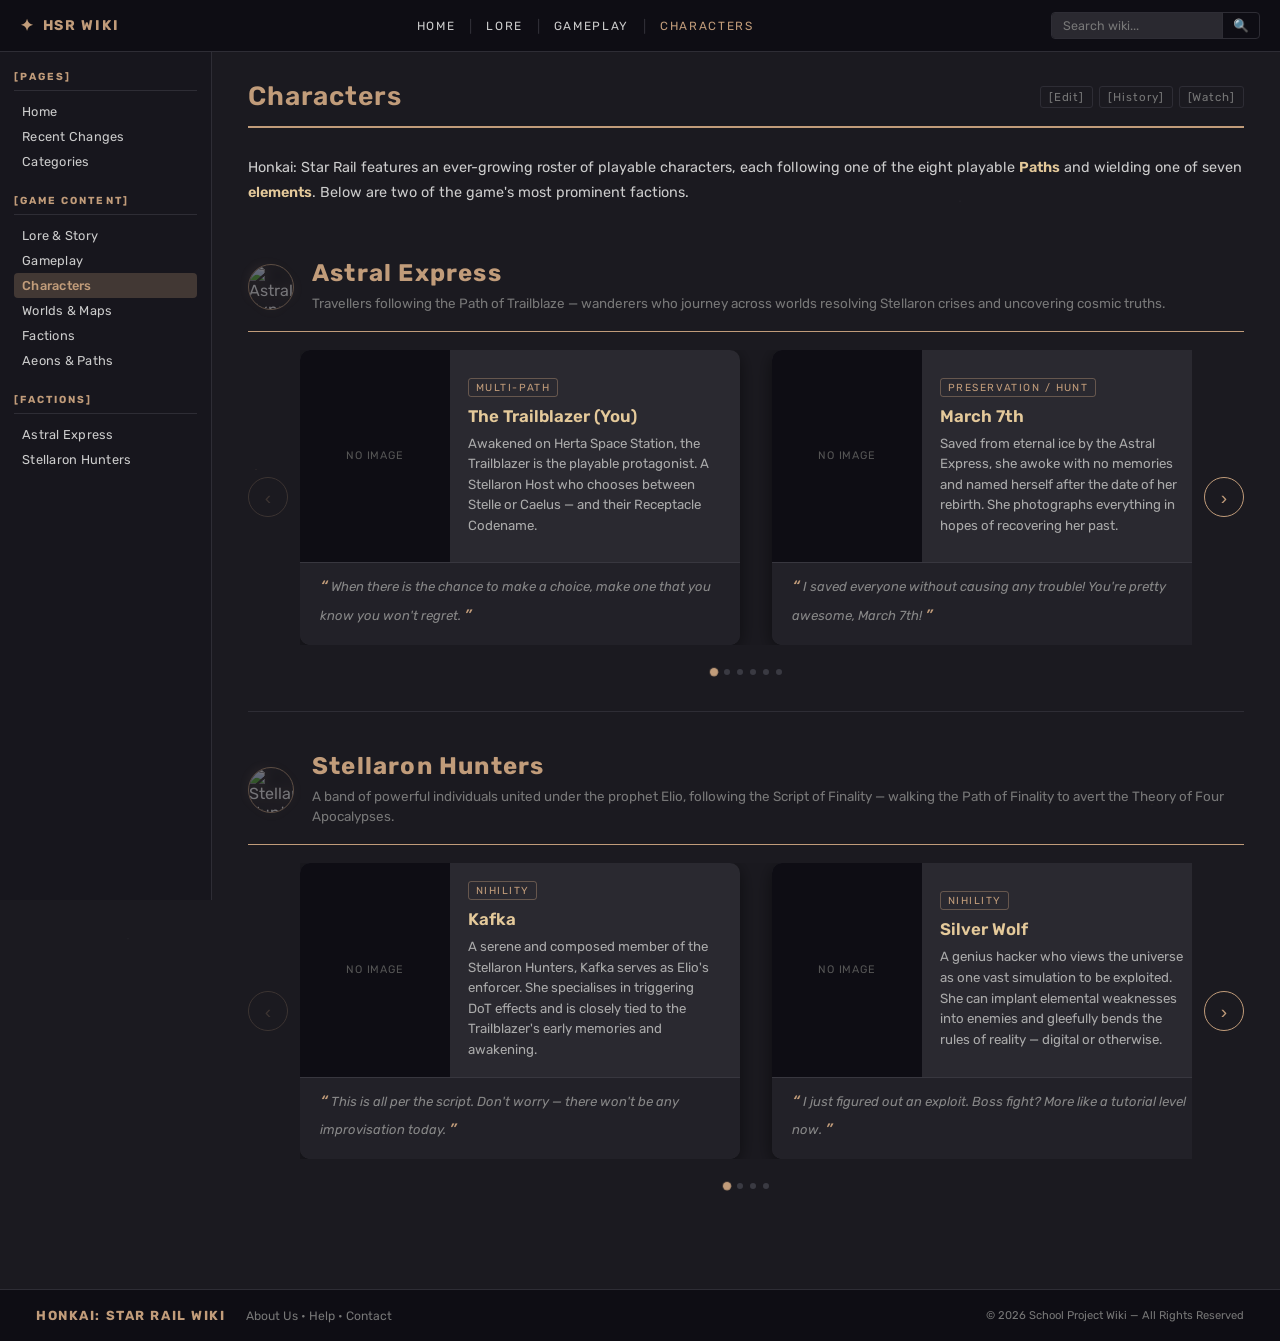
==== characters.html @ 1fa67e19 "Add files via upload" ====
<!DOCTYPE html>
<html lang="en">

<head>
    <meta charset="UTF-8">
    <meta name="viewport" content="width=device-width, initial-scale=1.0">
    <title>Characters — HSR Wiki</title>
    <link rel="stylesheet" href="styles.css">
    <link rel="preconnect" href="https://fonts.googleapis.com">
    <link rel="preconnect" href="https://fonts.gstatic.com" crossorigin>
    <link href="https://fonts.googleapis.com/css2?family=Rubik:ital,wght@0,300..900;1,300..900&display=swap"
        rel="stylesheet">
</head>

<body>
    <div class="wiki-shell">

        <header class="wiki-topbar">
            <a href="index.html" class="wiki-brand">
                <span class="wiki-brand-star">&#10022;</span>
                HSR WIKI
            </a>
            <nav class="wiki-nav">
                <a href="index.html">Home</a>
                <span class="wiki-nav-divider">|</span>
                <a href="lore.html">Lore</a>
                <span class="wiki-nav-divider">|</span>
                <a href="gameplay.html">Gameplay</a>
                <span class="wiki-nav-divider">|</span>
                <a href="characters.html" class="active">Characters</a>
            </nav>
            <div class="wiki-search">
                <input type="text" placeholder="Search wiki...">
                <button>&#128269;</button>
            </div>
        </header>

        <div class="wiki-body">

            <aside class="wiki-sidebar">
                <div class="sidebar-section">
                    <h4 class="sidebar-heading">[Pages]</h4>
                    <ul>
                        <li><a href="index.html">Home</a></li>
                        <li><a href="#">Recent Changes</a></li>
                        <li><a href="#">Categories</a></li>
                    </ul>
                </div>
                <div class="sidebar-section">
                    <h4 class="sidebar-heading">[Game Content]</h4>
                    <ul>
                        <li><a href="lore.html">Lore &amp; Story</a></li>
                        <li><a href="gameplay.html">Gameplay</a></li>
                        <li><a href="characters.html" class="active">Characters</a></li>
                        <li><a href="#">Worlds &amp; Maps</a></li>
                        <li><a href="#">Factions</a></li>
                        <li><a href="#">Aeons &amp; Paths</a></li>
                    </ul>
                </div>
                <div class="sidebar-section">
                    <h4 class="sidebar-heading">[Factions]</h4>
                    <ul>
                        <li><a href="#astral-express">Astral Express</a></li>
                        <li><a href="#stellaron-hunters">Stellaron Hunters</a></li>
                    </ul>
                </div>
            </aside>

            <main class="wiki-main">

                <div class="wiki-page-header">
                    <h1 class="wiki-page-title">Characters</h1>
                    <div class="wiki-page-actions">
                        <a href="#">[Edit]</a>
                        <a href="#">[History]</a>
                        <a href="#">[Watch]</a>
                    </div>
                </div>

                <div class="wiki-content">
                    <p>Honkai: Star Rail features an ever-growing roster of playable characters, each following
                        one of the eight playable <strong>Paths</strong> and wielding one of seven
                        <strong>elements</strong>. Below are two of the game's most prominent factions.
                    </p>
                </div>

                <section class="faction" id="astral-express">

                    <div class="faction-header">
                        <img class="faction-symbol" src="symbol-astral.png" alt="Astral Express symbol"
                            onerror="this.setAttribute('data-missing','true')">
                        <div>
                            <h1>Astral Express</h1>
                            <p class="faction-desc">Travellers following the Path of Trailblaze — wanderers
                                who journey across worlds resolving Stellaron crises and uncovering cosmic truths.</p>
                        </div>
                    </div>

                    <div class="carousel-outer">
                        <button class="carousel-btn prev" aria-label="Previous">&#8249;</button>

                        <div class="carousel-viewport">
                            <div class="carousel-track">

                                <div class="char-card">
                                    <div class="char-image">
                                        <img src="https://static.wikia.nocookie.net/houkai-star-rail/images/8/8b/Character_Trailblazer_%28M%29_Elation_Splash_Art.png/revision/latest?cb=20260422043604"
                                            alt="The Trailblazer"
                                            onerror="this.parentElement.innerHTML='<div class=\'char-image-placeholder\'>No image</div>'">
                                    </div>
                                    <div class="char-top">
                                        <span class="char-path-tag">Multi-Path</span>
                                        <h3>The Trailblazer (You)</h3>
                                        <p>Awakened on Herta Space Station, the Trailblazer is the playable protagonist.
                                            A Stellaron Host who chooses between Stelle or Caelus — and their
                                            Receptacle Codename.</p>
                                    </div>
                                    <div class="char-quote">
                                        <blockquote>When there is the chance to make a choice, make one that
                                            you know you won't regret.</blockquote>
                                    </div>
                                </div>

                                <div class="char-card">
                                    <div class="char-image">
                                        <img src="https://static.wikia.nocookie.net/houkai-star-rail/images/c/c7/Character_March_7th_%28Preservation%29_Splash_Art.png/revision/latest?cb=20230525090156"
                                            alt="March 7th"
                                            onerror="this.parentElement.innerHTML='<div class=\'char-image-placeholder\'>No image</div>'">
                                    </div>
                                    <div class="char-top">
                                        <span class="char-path-tag">Preservation / Hunt</span>
                                        <h3>March 7th</h3>
                                        <p>Saved from eternal ice by the Astral Express, she awoke with no memories
                                            and named herself after the date of her rebirth. She photographs
                                            everything in hopes of recovering her past.</p>
                                    </div>
                                    <div class="char-quote">
                                        <blockquote>I saved everyone without causing any trouble! You're pretty
                                            awesome, March 7th!</blockquote>
                                    </div>
                                </div>

                                <div class="char-card">
                                    <div class="char-image">
                                        <img src="https://static.wikia.nocookie.net/houkai-star-rail/images/e/e5/Character_Dan_Heng_Splash_Art.png/revision/latest?cb=20230525090149"
                                            alt="Dan Heng"
                                            onerror="this.parentElement.innerHTML='<div class=\'char-image-placeholder\'>No image</div>'">
                                    </div>
                                    <div class="char-top">
                                        <span class="char-path-tag">The Hunt</span>
                                        <h3>Dan Heng</h3>
                                        <p>Cold and reserved, he serves as train guard and archivist. Wielding
                                            the spear Cloud-Piercer, he joined the crew to escape a painful and
                                            secretive past tied to the Xianzhou Alliance.</p>
                                    </div>
                                    <div class="char-quote">
                                        <blockquote>Farewells are happening throughout the universe even as we speak.
                                            The grief we share is real, but there is nothing special about it.
                                        </blockquote>
                                    </div>
                                </div>

                                <div class="char-card">
                                    <div class="char-image">
                                        <img src="https://static.wikia.nocookie.net/houkai-star-rail/images/8/8e/Character_Himeko_Splash_Art.png/revision/latest?cb=20230525090036"
                                            alt="Himeko"
                                            onerror="this.parentElement.innerHTML='<div class=\'char-image-placeholder\'>No image</div>'">
                                    </div>
                                    <div class="char-top">
                                        <span class="char-path-tag">Erudition</span>
                                        <h3>Himeko</h3>
                                        <p>An adventurous scientist who repaired a stranded Astral Express as a
                                            child. She now serves as the train's navigator — always steering the
                                            crew toward the next great discovery.</p>
                                    </div>
                                    <div class="char-quote">
                                        <blockquote>Alright, crew! This world is the target of our next
                                            trailblazing expedition!</blockquote>
                                    </div>
                                </div>

                                <div class="char-card">
                                    <div class="char-image">
                                        <img src="https://static.wikia.nocookie.net/houkai-star-rail/images/1/11/Character_Welt_Splash_Art.png/revision/latest?cb=20230525090017"
                                            alt="Welt"
                                            onerror="this.parentElement.innerHTML='<div class=\'char-image-placeholder\'>No image</div>'">
                                    </div>
                                    <div class="char-top">
                                        <span class="char-path-tag">Nihility</span>
                                        <h3>Welt</h3>
                                        <p>An animator by trade and former sovereign of Anti-Entropy. Welt has
                                            saved Earth from annihilation time and again, carrying the weight of
                                            a world — its very name — on his shoulders.</p>
                                    </div>
                                    <div class="char-quote">
                                        <blockquote>The galaxy is vast beyond compare. An individual's fate should
                                            never be limited to a single path ordained by heaven.</blockquote>
                                    </div>
                                </div>

                                <div class="char-card">
                                    <div class="char-image">
                                        <img src="https://static.wikia.nocookie.net/houkai-star-rail/images/2/21/Character_Sunday_Splash_Art.png/revision/latest?cb=20241224161538"
                                            alt="Sunday"
                                            onerror="this.parentElement.innerHTML='<div class=\'char-image-placeholder\'>No image</div>'">
                                    </div>
                                    <div class="char-top">
                                        <span class="char-path-tag">Harmony</span>
                                        <h3>Sunday</h3>
                                        <p>The dream of the Order has dissipated, yet there are still those who
                                            will not abandon their original intent — among them, a traveller whose
                                            wings were clipped but whose conviction burns on.</p>
                                    </div>
                                    <div class="char-quote">
                                        <blockquote>There is always a paradise that needs to be built. That vow is
                                            like the sun — perhaps I'll melt before reaching it, but some hardships
                                            I must endure.</blockquote>
                                    </div>
                                </div>

                            </div>
                        </div>

                        <button class="carousel-btn next" aria-label="Next">&#8250;</button>
                    </div>

                    <div class="carousel-footer">
                        <div class="carousel-dots"></div>
                    </div>

                </section>

                <section class="faction" id="stellaron-hunters">

                    <div class="faction-header">
                        <img class="faction-symbol" src="symbol-hunters.png" alt="Stellaron Hunters symbol"
                            onerror="this.setAttribute('data-missing','true')">
                        <div>
                            <h1>Stellaron Hunters</h1>
                            <p class="faction-desc">A band of powerful individuals united under the prophet Elio,
                                following the Script of Finality — walking the Path of Finality to avert the
                                Theory of Four Apocalypses.</p>
                        </div>
                    </div>

                    <div class="carousel-outer">
                        <button class="carousel-btn prev" aria-label="Previous">&#8249;</button>

                        <div class="carousel-viewport">
                            <div class="carousel-track">

                                <div class="char-card">
                                    <div class="char-image">
                                        <img src="https://static.wikia.nocookie.net/houkai-star-rail/images/9/95/Character_Kafka_Splash_Art.png/revision/latest?cb=20230809042240"
                                            alt="Kafka"
                                            onerror="this.parentElement.innerHTML='<div class=\'char-image-placeholder\'>No image</div>'">
                                    </div>
                                    <div class="char-top">
                                        <span class="char-path-tag">Nihility</span>
                                        <h3>Kafka</h3>
                                        <p>A serene and composed member of the Stellaron Hunters, Kafka serves
                                            as Elio's enforcer. She specialises in triggering DoT effects and
                                            is closely tied to the Trailblazer's early memories and awakening.</p>
                                    </div>
                                    <div class="char-quote">
                                        <blockquote>This is all per the script. Don't worry — there won't be
                                            any improvisation today.</blockquote>
                                    </div>
                                </div>

                                <div class="char-card">
                                    <div class="char-image">
                                        <img src="https://static.wikia.nocookie.net/houkai-star-rail/images/6/60/Character_Silver_Wolf_Splash_Art.png/revision/latest?cb=20230216230911"
                                            onerror="this.parentElement.innerHTML='<div class=\'char-image-placeholder\'>No image</div>'">
                                    </div>
                                    <div class="char-top">
                                        <span class="char-path-tag">Nihility</span>
                                        <h3>Silver Wolf</h3>
                                        <p>A genius hacker who views the universe as one vast simulation to be
                                            exploited. She can implant elemental weaknesses into enemies and
                                            gleefully bends the rules of reality — digital or otherwise.</p>
                                    </div>
                                    <div class="char-quote">
                                        <blockquote>I just figured out an exploit. Boss fight? More like a
                                            tutorial level now.</blockquote>
                                    </div>
                                </div>

                                <div class="char-card">
                                    <div class="char-image">
                                        <img src="https://static.wikia.nocookie.net/houkai-star-rail/images/1/16/Character_Blade_Splash_Art.png/revision/latest?cb=20230501004859"
                                            onerror="this.parentElement.innerHTML='<div class=\'char-image-placeholder\'>No image</div>'">
                                    </div>
                                    <div class="char-top">
                                        <span class="char-path-tag">Destruction</span>
                                        <h3>Blade</h3>
                                        <p>An ancient warrior cursed with unkillable immortality, Blade has been
                                            seeking death for centuries. He fights by sacrificing his own HP
                                            to deal devastating damage — longing for an end that never comes.</p>
                                    </div>
                                    <div class="char-quote">
                                        <blockquote>I have died a thousand deaths, and I can die a
                                            thousand more. What do you have that I haven't already lost?</blockquote>
                                    </div>
                                </div>

                                <div class="char-card">
                                    <div class="char-image">
                                        <img src="https://static.wikia.nocookie.net/houkai-star-rail/images/3/38/Character_Firefly_Splash_Art.png/revision/latest?cb=20241007220547"
                                            onerror="this.parentElement.innerHTML='<div class=\'char-image-placeholder\'>No image</div>'">
                                    </div>
                                    <div class="char-top">
                                        <span class="char-path-tag">Destruction</span>
                                        <h3>Firefly</h3>
                                        <p>A girl from the ruined world of Glamoth, Firefly pilots the mech
                                            suit SAM and is revealed to be one of Elio's closest companions.
                                            Her warmth conceals a terminal condition and a fierce resolve.</p>
                                    </div>
                                    <div class="char-quote">
                                        <blockquote>I might not have long, but I'll burn as bright as I can
                                            while I'm still here. Isn't that enough?</blockquote>
                                    </div>
                                </div>

                            </div>
                        </div>

                        <button class="carousel-btn next" aria-label="Next">&#8250;</button>
                    </div>

                    <div class="carousel-footer">
                        <div class="carousel-dots"></div>
                    </div>

                </section>

            </main>
        </div>

        <footer class="wiki-footer">
            <div class="footer-brand">Honkai: Star Rail Wiki</div>
            <div class="footer-links">
                <a href="#">About Us</a> &bull; <a href="#">Help</a> &bull; <a href="#">Contact</a>
            </div>
            <div class="footer-copy">&copy; 2026 School Project Wiki &mdash; All Rights Reserved</div>
        </footer>

    </div>
    <script src="script.js"></script>
</body>

</html>
---- styles.css ----
/* css stuff */
*,
*::before,
*::after {
    box-sizing: border-box;
    margin: 0;
    padding: 0;
}

:root {
    --bg-deep: #0e0d14;
    --bg-main: #1B1A20;
    --bg-card: #2A2930;
    --bg-sidebar: #17161d;
    --gold: #C19C7A;
    --gold-dim: rgba(193, 156, 122, 0.25);
    --gold-mid: rgba(193, 156, 122, 0.55);
    --text-hi: #FFFFFF;
    --text-mid: #cccccc;
    --text-lo: #777777;
    --border: #2e2d35;
    --sidebar-w: 212px;
    --topbar-h: 52px;
}

html {
    scroll-behavior: smooth;
}

body {
    background-color: var(--bg-main);
    font-family: 'Rubik', sans-serif;
    color: var(--text-hi);
    min-height: 100vh;
    display: flex;
    flex-direction: column;
    /* subtle star-field texture */
    background-image:
        radial-gradient(1px 1px at 20% 35%, rgba(193, 156, 122, 0.15) 0%, transparent 100%),
        radial-gradient(1px 1px at 75% 15%, rgba(255, 255, 255, 0.06) 0%, transparent 100%),
        radial-gradient(1px 1px at 55% 80%, rgba(255, 255, 255, 0.04) 0%, transparent 100%),
        radial-gradient(1px 1px at 90% 60%, rgba(193, 156, 122, 0.10) 0%, transparent 100%),
        radial-gradient(1px 1px at 10% 70%, rgba(255, 255, 255, 0.05) 0%, transparent 100%);
}

/* Wiki Shell & Layout */

.wiki-shell {
    display: flex;
    flex-direction: column;
    min-height: 100vh;
}

/* Top Bar */
.wiki-topbar {
    position: sticky;
    top: 0;
    z-index: 100;
    background: var(--bg-deep);
    border-bottom: 1px solid var(--border);
    display: grid;
    grid-template-columns: auto 1fr auto;
    align-items: center;
    padding: 0 20px;
    height: var(--topbar-h);
    gap: 16px;
}

.wiki-brand {
    display: flex;
    align-items: center;
    gap: 8px;
    text-decoration: none;
    color: var(--gold);
    font-size: 0.88rem;
    font-weight: 700;
    letter-spacing: 0.12em;
    text-transform: uppercase;
    white-space: nowrap;
    flex-shrink: 0;
}

.wiki-brand-star {
    font-size: 1rem;
    line-height: 1;
}

.wiki-nav {
    display: flex;
    align-items: center;
    justify-content: center;
    gap: 2px;
}

.wiki-nav a {
    font-size: 0.74rem;
    letter-spacing: 0.14em;
    text-transform: uppercase;
    color: var(--text-mid);
    text-decoration: none;
    padding: 5px 10px;
    border-radius: 3px;
    transition: color 0.15s, background 0.15s;
}

.wiki-nav a:hover {
    color: var(--gold);
    background: var(--gold-dim);
}

.wiki-nav a.active {
    color: var(--gold);
}

.wiki-nav-divider {
    color: var(--border);
    font-size: 0.85rem;
    padding: 0 2px;
}

.wiki-search {
    display: flex;
    border: 1px solid var(--border);
    border-radius: 4px;
    overflow: hidden;
}

.wiki-search input {
    background: var(--bg-card);
    border: none;
    color: var(--text-hi);
    font-family: 'Rubik', sans-serif;
    font-size: 0.78rem;
    padding: 5px 11px;
    width: 170px;
    outline: none;
}

.wiki-search input::placeholder {
    color: var(--text-lo);
}

.wiki-search button {
    background: transparent;
    border: none;
    border-left: 1px solid var(--border);
    color: var(--text-lo);
    padding: 5px 10px;
    cursor: pointer;
    font-size: 0.8rem;
    transition: background 0.2s, color 0.2s;
}

.wiki-search button:hover {
    background: var(--gold-dim);
    color: var(--gold);
}

/* Body Layout */
.wiki-body {
    display: flex;
    flex: 1;
}

/* Left Sidebar */
.wiki-sidebar {
    width: var(--sidebar-w);
    flex-shrink: 0;
    background: var(--bg-sidebar);
    border-right: 1px solid var(--border);
    padding: 18px 0;
    position: sticky;
    top: var(--topbar-h);
    height: calc(100vh - var(--topbar-h));
    overflow-y: auto;
}

.wiki-sidebar::-webkit-scrollbar {
    width: 4px;
}

.wiki-sidebar::-webkit-scrollbar-track {
    background: transparent;
}

.wiki-sidebar::-webkit-scrollbar-thumb {
    background: var(--border);
    border-radius: 2px;
}

.sidebar-section {
    margin-bottom: 20px;
    padding: 0 14px;
}

.sidebar-heading {
    font-size: 0.64rem;
    letter-spacing: 0.2em;
    text-transform: uppercase;
    color: var(--gold);
    font-weight: 700;
    margin-bottom: 8px;
    padding-bottom: 7px;
    border-bottom: 1px solid var(--border);
}

.sidebar-section ul {
    list-style: none;
}

.sidebar-section ul li a {
    display: block;
    font-size: 0.8rem;
    color: var(--text-mid);
    text-decoration: none;
    padding: 5px 8px;
    border-radius: 4px;
    transition: background 0.15s, color 0.15s;
    letter-spacing: 0.02em;
}

.sidebar-section ul li a:hover {
    background: var(--gold-dim);
    color: var(--gold);
}

.sidebar-section ul li a.active {
    color: var(--gold);
    background: var(--gold-dim);
    font-weight: 500;
}

/* Main Content */
.wiki-main {
    flex: 1;
    min-width: 0;
    padding: 28px 36px 64px;
}

.wiki-page-header {
    display: flex;
    align-items: flex-start;
    justify-content: space-between;
    padding-bottom: 14px;
    border-bottom: 2px solid var(--gold);
    margin-bottom: 28px;
    gap: 12px;
}

.wiki-page-title {
    font-size: 1.65rem;
    font-weight: 600;
    color: var(--gold);
    letter-spacing: 0.04em;
}

.wiki-page-actions {
    display: flex;
    gap: 6px;
    align-items: center;
    flex-shrink: 0;
    margin-top: 6px;
}

.wiki-page-actions a {
    color: var(--text-lo);
    text-decoration: none;
    padding: 3px 8px;
    border: 1px solid var(--border);
    border-radius: 3px;
    font-size: 0.72rem;
    letter-spacing: 0.08em;
    transition: color 0.15s, border-color 0.15s;
}

.wiki-page-actions a:hover {
    color: var(--gold);
    border-color: var(--gold-dim);
}

/* Content Typography */
.wiki-content h1 {
    color: var(--gold);
    font-size: 1.25rem;
    font-weight: 600;
    padding-bottom: 10px;
    border-bottom: 1px solid var(--border);
    margin: 32px 0 16px;
    letter-spacing: 0.03em;
    clear: both;
}

.wiki-content h1:first-child {
    margin-top: 0;
}

.wiki-content h2 {
    color: var(--text-hi);
    font-size: 1rem;
    font-weight: 600;
    margin: 22px 0 10px;
    padding-left: 11px;
    border-left: 3px solid var(--gold);
}

.wiki-content p {
    color: var(--text-mid);
    line-height: 1.72;
    margin-bottom: 13px;
    font-size: 0.9rem;
}

.wiki-content ul,
.wiki-content ol {
    color: var(--text-mid);
    font-size: 0.9rem;
    line-height: 1.7;
    padding-left: 22px;
    margin-bottom: 14px;
}

.wiki-content li {
    margin-bottom: 5px;
}

.wiki-content strong {
    color: #e4c99a;
    font-weight: 600;
}

/* Intro Block (homepage) */
.wiki-intro {
    display: grid;
    grid-template-columns: 260px 1fr;
    gap: 0;
    margin-bottom: 26px;
    background: var(--bg-card);
    border: 1px solid var(--border);
    border-radius: 10px;
    overflow: hidden;
}

.wiki-intro-img {
    background: var(--bg-deep);
    display: flex;
    align-items: center;
    justify-content: center;
    padding: 28px 20px;
    border-right: 1px solid var(--border);
}

.wiki-intro-img img {
    width: 100%;
    object-fit: contain;
}

.wiki-intro-img .img-fallback {
    color: var(--gold);
    font-size: 0.85rem;
    font-weight: 700;
    letter-spacing: 0.14em;
    text-transform: uppercase;
    text-align: center;
    line-height: 1.5;
}

.wiki-intro-text {
    padding: 24px 26px;
}

.wiki-play-btn {
    display: inline-block;
    margin-top: 14px;
    padding: 9px 22px;
    background: var(--gold-dim);
    border: 1px solid var(--gold);
    border-radius: 4px;
    color: var(--gold);
    font-family: 'Rubik', sans-serif;
    font-size: 0.78rem;
    font-weight: 600;
    letter-spacing: 0.12em;
    text-transform: uppercase;
    text-decoration: none;
    transition: background 0.2s, color 0.2s;
}

.wiki-play-btn:hover {
    background: var(--gold);
    color: var(--bg-deep);
}

/* Quick Nav Buttons */
.quick-nav {
    display: grid;
    grid-template-columns: repeat(4, 1fr);
    gap: 10px;
    margin-bottom: 24px;
}

.quick-nav-btn {
    display: flex;
    flex-direction: column;
    align-items: center;
    justify-content: center;
    gap: 7px;
    padding: 18px 10px;
    background: var(--bg-card);
    border: 1px solid var(--border);
    border-radius: 8px;
    text-decoration: none;
    color: var(--text-mid);
    font-family: 'Rubik', sans-serif;
    font-size: 0.73rem;
    letter-spacing: 0.1em;
    text-transform: uppercase;
    transition: border-color 0.2s, color 0.2s, background 0.2s, transform 0.2s;
    cursor: pointer;
}

.quick-nav-btn:hover {
    border-color: var(--gold);
    color: var(--gold);
    background: rgba(193, 156, 122, 0.07);
    transform: translateY(-2px);
}

.quick-nav-icon {
    font-size: 1.4rem;
}

/* Recent Updates */
.recent-updates {
    background: var(--bg-card);
    border: 1px solid var(--border);
    border-radius: 8px;
    padding: 18px 22px;
    margin-bottom: 28px;
}

.recent-updates h3 {
    font-size: 0.68rem;
    letter-spacing: 0.2em;
    text-transform: uppercase;
    color: var(--gold);
    margin-bottom: 14px;
    font-weight: 700;
}

.update-item {
    display: flex;
    align-items: center;
    gap: 11px;
    padding: 8px 0;
    border-bottom: 1px solid var(--border);
    font-size: 0.82rem;
}

.update-item:last-of-type {
    border-bottom: none;
}

.update-dot {
    width: 6px;
    height: 6px;
    border-radius: 50%;
    background: var(--gold);
    flex-shrink: 0;
}

.update-text {
    color: var(--text-mid);
}

.update-tag {
    margin-left: auto;
    font-size: 0.68rem;
    color: var(--text-lo);
    letter-spacing: 0.08em;
    white-space: nowrap;
    flex-shrink: 0;
    border: 1px solid var(--border);
    border-radius: 3px;
    padding: 1px 6px;
}

.update-view-all {
    display: inline-block;
    margin-top: 12px;
    font-size: 0.76rem;
    color: var(--gold);
    text-decoration: none;
    letter-spacing: 0.08em;
    opacity: 0.75;
    transition: opacity 0.15s;
}

.update-view-all:hover {
    opacity: 1;
}

/* Infobox (floating wiki card) */
.wiki-infobox {
    float: right;
    width: 260px;
    background: var(--bg-card);
    border: 1px solid var(--border);
    border-radius: 8px;
    margin: 0 0 22px 28px;
    overflow: hidden;
}

.infobox-header {
    background: var(--gold-dim);
    border-bottom: 1px solid var(--border);
    padding: 9px 14px;
    font-size: 0.68rem;
    letter-spacing: 0.18em;
    text-transform: uppercase;
    color: var(--gold);
    font-weight: 700;
    text-align: center;
}

.infobox-img {
    background: var(--bg-deep);
    display: flex;
    align-items: center;
    justify-content: center;
    padding: 14px;
    border-bottom: 1px solid var(--border);
}

.infobox-img img {
    width: 100%;
    object-fit: contain;
    max-height: 130px;
}

.infobox-table {
    width: 100%;
    border-collapse: collapse;
    font-size: 0.79rem;
}

.infobox-table tr {
    border-top: 1px solid var(--border);
}

.infobox-table tr:first-child {
    border-top: none;
}

.infobox-table td {
    padding: 7px 13px;
}

.infobox-table td:first-child {
    color: var(--text-lo);
    font-size: 0.72rem;
    width: 45%;
}

.infobox-table td:last-child {
    color: var(--text-hi);
}

/* Path Grid (Lore page) */
.path-grid {
    display: grid;
    grid-template-columns: repeat(auto-fill, minmax(250px, 1fr));
    gap: 12px;
    margin: 16px 0 0;
}

.path-card {
    background: var(--bg-card);
    border: 1px solid var(--border);
    border-radius: 8px;
    padding: 15px 18px;
    transition: border-color 0.2s, transform 0.2s;
}

.path-card:hover {
    border-color: var(--gold-dim);
    transform: translateY(-2px);
}

.path-name {
    font-size: 0.88rem;
    font-weight: 700;
    color: var(--gold);
    letter-spacing: 0.06em;
    margin-bottom: 3px;
}

.path-aeon {
    font-size: 0.7rem;
    color: var(--text-lo);
    letter-spacing: 0.14em;
    text-transform: uppercase;
    margin-bottom: 9px;
}

.path-desc {
    font-size: 0.8rem;
    color: var(--text-mid);
    line-height: 1.55;
}

/* Faction Badge */
.faction-badge {
    display: inline-block;
    font-size: 0.68rem;
    letter-spacing: 0.12em;
    text-transform: uppercase;
    color: var(--text-lo);
    border: 1px solid var(--border);
    border-radius: 3px;
    padding: 2px 7px;
    margin-top: 7px;
}

/* Element Grid (Gameplay page) */
.element-grid {
    display: grid;
    grid-template-columns: repeat(auto-fill, minmax(120px, 1fr));
    gap: 10px;
    margin: 14px 0 0;
}

.element-pill {
    background: var(--bg-card);
    border: 1px solid var(--border);
    border-radius: 8px;
    padding: 13px 10px;
    text-align: center;
    font-size: 0.73rem;
    letter-spacing: 0.1em;
    text-transform: uppercase;
    font-weight: 600;
    transition: transform 0.2s, box-shadow 0.2s;
}

.element-pill:hover {
    transform: translateY(-3px);
}

.element-icon {
    font-size: 1.5rem;
    display: block;
    margin-bottom: 6px;
}

/* Element colors */
.elem-fire {
    color: #e8704a;
    border-color: rgba(232, 112, 74, 0.3);
    background: rgba(232, 112, 74, 0.06);
}

.elem-ice {
    color: #6fc8d4;
    border-color: rgba(111, 200, 212, 0.3);
    background: rgba(111, 200, 212, 0.06);
}

.elem-lightning {
    color: #c07ddf;
    border-color: rgba(192, 125, 223, 0.3);
    background: rgba(192, 125, 223, 0.06);
}

.elem-wind {
    color: #5cc97d;
    border-color: rgba(92, 201, 125, 0.3);
    background: rgba(92, 201, 125, 0.06);
}

.elem-physical {
    color: #c8c6c5;
    border-color: rgba(200, 198, 197, 0.3);
    background: rgba(200, 198, 197, 0.06);
}

.elem-quantum {
    color: #7b9ddf;
    border-color: rgba(123, 157, 223, 0.3);
    background: rgba(123, 157, 223, 0.06);
}

.elem-imaginary {
    color: #d4c97a;
    border-color: rgba(212, 201, 122, 0.3);
    background: rgba(212, 201, 122, 0.06);
}

/* Game Mode Cards (Gameplay page) */
.mode-grid {
    display: grid;
    grid-template-columns: repeat(auto-fill, minmax(280px, 1fr));
    gap: 14px;
    margin: 16px 0 0;
}

.mode-card {
    background: var(--bg-card);
    border: 1px solid var(--border);
    border-radius: 8px;
    padding: 18px 20px;
    transition: border-color 0.2s;
}

.mode-card:hover {
    border-color: var(--gold-dim);
}

.mode-title {
    font-size: 0.9rem;
    font-weight: 700;
    color: var(--text-hi);
    margin-bottom: 5px;
    display: flex;
    align-items: center;
    gap: 8px;
}

.mode-tag {
    font-size: 0.62rem;
    letter-spacing: 0.1em;
    text-transform: uppercase;
    color: var(--gold);
    border: 1px solid var(--gold-dim);
    border-radius: 3px;
    padding: 1px 6px;
}

.mode-desc {
    font-size: 0.8rem;
    color: var(--text-mid);
    line-height: 1.55;
    margin-top: 8px;
}

/* Combat Mechanic Cards */
.mechanic-grid {
    display: grid;
    grid-template-columns: repeat(auto-fill, minmax(260px, 1fr));
    gap: 14px;
    margin: 16px 0 0;
}

.mechanic-card {
    background: var(--bg-card);
    border: 1px solid var(--border);
    border-radius: 8px;
    padding: 16px 18px;
}

.mechanic-icon {
    font-size: 1.3rem;
    margin-bottom: 8px;
}

.mechanic-name {
    font-size: 0.85rem;
    font-weight: 700;
    color: var(--gold);
    margin-bottom: 6px;
}

.mechanic-desc {
    font-size: 0.8rem;
    color: var(--text-mid);
    line-height: 1.55;
}

/* Clearfix */
.cf::after {
    content: '';
    display: table;
    clear: both;
}

/* Wiki Footer */
.wiki-footer {
    background: var(--bg-deep);
    border-top: 1px solid var(--border);
    padding: 18px 36px;
    display: flex;
    align-items: center;
    gap: 20px;
    flex-wrap: wrap;
}

.footer-brand {
    font-size: 0.82rem;
    font-weight: 700;
    letter-spacing: 0.12em;
    text-transform: uppercase;
    color: var(--gold);
}

.footer-links {
    font-size: 0.76rem;
    color: var(--text-lo);
}

.footer-links a {
    color: var(--text-lo);
    text-decoration: none;
    transition: color 0.15s;
}

.footer-links a:hover {
    color: var(--gold);
}

.footer-copy {
    margin-left: auto;
    font-size: 0.7rem;
    color: var(--text-lo);
}

/* Character Page: Factions & Carousel */

section.faction {
    padding: 42px 0 36px;
    border-bottom: 1px solid #2e2d35;
}

section.faction:last-child {
    border-bottom: none;
}

.faction-header {
    display: flex;
    align-items: center;
    gap: 18px;
    margin-bottom: 6px;
    padding-bottom: 18px;
    border-bottom: 1px solid var(--gold);
}

.faction-symbol {
    width: 46px;
    height: 46px;
    object-fit: contain;
    filter: drop-shadow(0 0 6px rgba(193, 156, 122, 0.35));
    flex-shrink: 0;
}

.faction-symbol[data-missing="true"] {
    width: 46px;
    height: 46px;
    display: inline-block;
    border: 1.5px solid var(--gold);
    border-radius: 50%;
    opacity: 0.4;
}

.faction-header h1 {
    margin: 0;
    padding: 0;
    border: none;
    font-size: 1.5rem;
    letter-spacing: 0.05em;
    line-height: 1;
    color: var(--gold);
}

.faction-desc {
    font-size: 0.84rem;
    color: var(--text-lo);
    margin: 8px 0 0;
    line-height: 1.5;
}

/* Carousel */
.carousel-outer {
    display: flex;
    align-items: center;
    gap: 12px;
    padding-top: 12px;
    padding-bottom: 10px;
}

.carousel-viewport {
    flex: 1;
    min-width: 0;
    overflow: hidden;
}

.carousel-track {
    display: flex;
    gap: 32px;
    transition: transform 0.45s cubic-bezier(0.25, 0.46, 0.45, 0.94);
}

.carousel-btn {
    width: 40px;
    height: 40px;
    flex-shrink: 0;
    background: transparent;
    border: 1.5px solid var(--gold);
    color: var(--gold);
    border-radius: 50%;
    cursor: pointer;
    font-size: 1.2rem;
    line-height: 1;
    display: flex;
    align-items: center;
    justify-content: center;
    transition: background 0.2s, color 0.2s, opacity 0.2s;
    user-select: none;
}

.carousel-btn:hover:not(:disabled) {
    background: var(--gold);
    color: var(--bg-deep);
}

.carousel-btn:disabled {
    opacity: 0.2;
    cursor: not-allowed;
}

.carousel-footer {
    display: flex;
    align-items: center;
    justify-content: center;
    margin-top: 14px;
}

.carousel-dots {
    display: flex;
    gap: 7px;
}

.carousel-dot {
    width: 6px;
    height: 6px;
    border-radius: 50%;
    background: #3a3a42;
    transition: background 0.25s, transform 0.25s;
    cursor: pointer;
}

.carousel-dot.active {
    background: var(--gold);
    transform: scale(1.4);
}

/* Character Card */
.char-card {
    width: 440px;
    flex-shrink: 0;
    background: var(--bg-card);
    border-radius: 10px;
    overflow: hidden;
    box-shadow: 0 4px 18px rgba(0, 0, 0, 0.5);
    transition: transform 0.3s, box-shadow 0.3s;
    display: grid;
    grid-template-columns: 150px 1fr;
    grid-template-rows: 1fr auto;
}

.char-card:hover {
    transform: translateY(-4px);
    box-shadow: 0 10px 30px rgba(0, 0, 0, 0.65);
}

.char-image {
    grid-column: 1;
    grid-row: 1;
    background-color: var(--bg-deep);
}

.char-image img {
    width: 100%;
    height: 100%;
    object-fit: contain;
    object-position: center;
    display: block;
}

.char-image-placeholder {
    width: 100%;
    height: 100%;
    background: var(--bg-deep);
    display: flex;
    align-items: center;
    justify-content: center;
    font-size: 0.68rem;
    color: #555;
    letter-spacing: 0.08em;
    text-transform: uppercase;
}

.char-top {
    grid-column: 2;
    grid-row: 1;
    padding: 18px 20px 16px 18px;
    display: flex;
    flex-direction: column;
    justify-content: center;
    background-image: var(--faction-bg-image, none);
    background-size: cover;
}

.char-path-tag {
    display: inline-block;
    font-size: 0.64rem;
    letter-spacing: 0.14em;
    text-transform: uppercase;
    color: var(--gold);
    border: 1px solid rgba(193, 156, 122, 0.4);
    border-radius: 3px;
    padding: 2px 7px;
    margin-bottom: 9px;
    width: fit-content;
}

.char-top h3 {
    color: #E4C99A;
    margin: 0 0 8px;
    font-size: 1.05rem;
    font-weight: 600;
}

.char-top p {
    color: #aaaaaa;
    font-size: 0.83rem;
    line-height: 1.55;
    margin: 0;
}

.char-quote {
    grid-column: 1 / -1;
    grid-row: 2;
    border-top: 1px solid #38373f;
    background: #222128;
    padding: 11px 18px 13px 20px;
    border-radius: 0 0 10px 10px;
}

.char-quote blockquote {
    margin: 0;
    font-style: italic;
    color: #888888;
    font-size: 0.82rem;
    line-height: 1.5;
}

.char-quote blockquote::before {
    content: "\201C";
    color: var(--gold);
    font-size: 1.2rem;
    margin-right: 3px;
    vertical-align: -3px;
}

.char-quote blockquote::after {
    content: "\201D";
    color: var(--gold);
    font-size: 1.2rem;
    margin-left: 3px;
    vertical-align: -3px;
}

/* Search Dropdown */
.wiki-search {
    position: relative;
}

.search-dropdown {
    position: absolute;
    top: 100%;
    right: 0;
    width: 260px;
    background: var(--bg-card);
    border: 1px solid var(--border);
    border-radius: 6px;
    margin-top: 6px;
    box-shadow: 0 8px 24px rgba(0, 0, 0, 0.5);
    z-index: 200;
    display: none;
    max-height: 300px;
    overflow-y: auto;
}

.search-dropdown.visible {
    display: block;
}

.search-result-item {
    display: block;
    padding: 9px 14px;
    color: var(--text-mid);
    text-decoration: none;
    font-size: 0.82rem;
    border-bottom: 1px solid var(--border);
    transition: background 0.15s, color 0.15s;
}

.search-result-item:last-child {
    border-bottom: none;
}

.search-result-item:hover {
    background: var(--gold-dim);
    color: var(--gold);
}

.search-no-results {
    padding: 12px 14px;
    color: var(--text-lo);
    font-size: 0.8rem;
    text-align: center;
}

/* Mobile Sidebar Toggle */
.sidebar-toggle {
    display: none;
    flex-direction: column;
    justify-content: center;
    gap: 4px;
    background: none;
    border: 1px solid var(--border);
    border-radius: 4px;
    padding: 6px 8px;
    cursor: pointer;
}

.sidebar-toggle span {
    display: block;
    width: 18px;
    height: 2px;
    background: var(--text-mid);
    border-radius: 1px;
    transition: transform 0.2s, opacity 0.2s;
}

.sidebar-toggle.active span:nth-child(1) {
    transform: rotate(45deg) translate(3px, 3px);
}

.sidebar-toggle.active span:nth-child(2) {
    opacity: 0;
}

.sidebar-toggle.active span:nth-child(3) {
    transform: rotate(-45deg) translate(4px, -4px);
}

/* Back to Top Button */
.back-to-top {
    position: fixed;
    bottom: 28px;
    right: 28px;
    width: 40px;
    height: 40px;
    border-radius: 50%;
    background: var(--bg-card);
    border: 1.5px solid var(--gold);
    color: var(--gold);
    font-size: 1.1rem;
    cursor: pointer;
    opacity: 0;
    visibility: hidden;
    transition: opacity 0.3s, visibility 0.3s, background 0.2s, color 0.2s;
    z-index: 150;
    display: flex;
    align-items: center;
    justify-content: center;
}

.back-to-top.visible {
    opacity: 1;
    visibility: visible;
}

.back-to-top:hover {
    background: var(--gold);
    color: var(--bg-deep);
}

/* Responsive */
@media (max-width: 800px) {
    .wiki-topbar {
        grid-template-columns: auto 1fr auto auto;
    }

    .sidebar-toggle {
        display: flex;
    }

    .wiki-sidebar {
        position: fixed;
        left: -260px;
        top: var(--topbar-h);
        height: calc(100vh - var(--topbar-h));
        z-index: 90;
        transition: left 0.3s;
    }

    .wiki-sidebar.open {
        left: 0;
    }

    .wiki-main {
        padding: 20px 16px 48px;
    }

    .char-card {
        width: 300px;
        grid-template-columns: 110px 1fr;
    }

    .wiki-nav {
        display: none;
    }

    .wiki-intro {
        grid-template-columns: 1fr;
    }

    .wiki-intro-img {
        border-right: none;
        border-bottom: 1px solid var(--border);
    }

    .quick-nav {
        grid-template-columns: repeat(2, 1fr);
    }
}
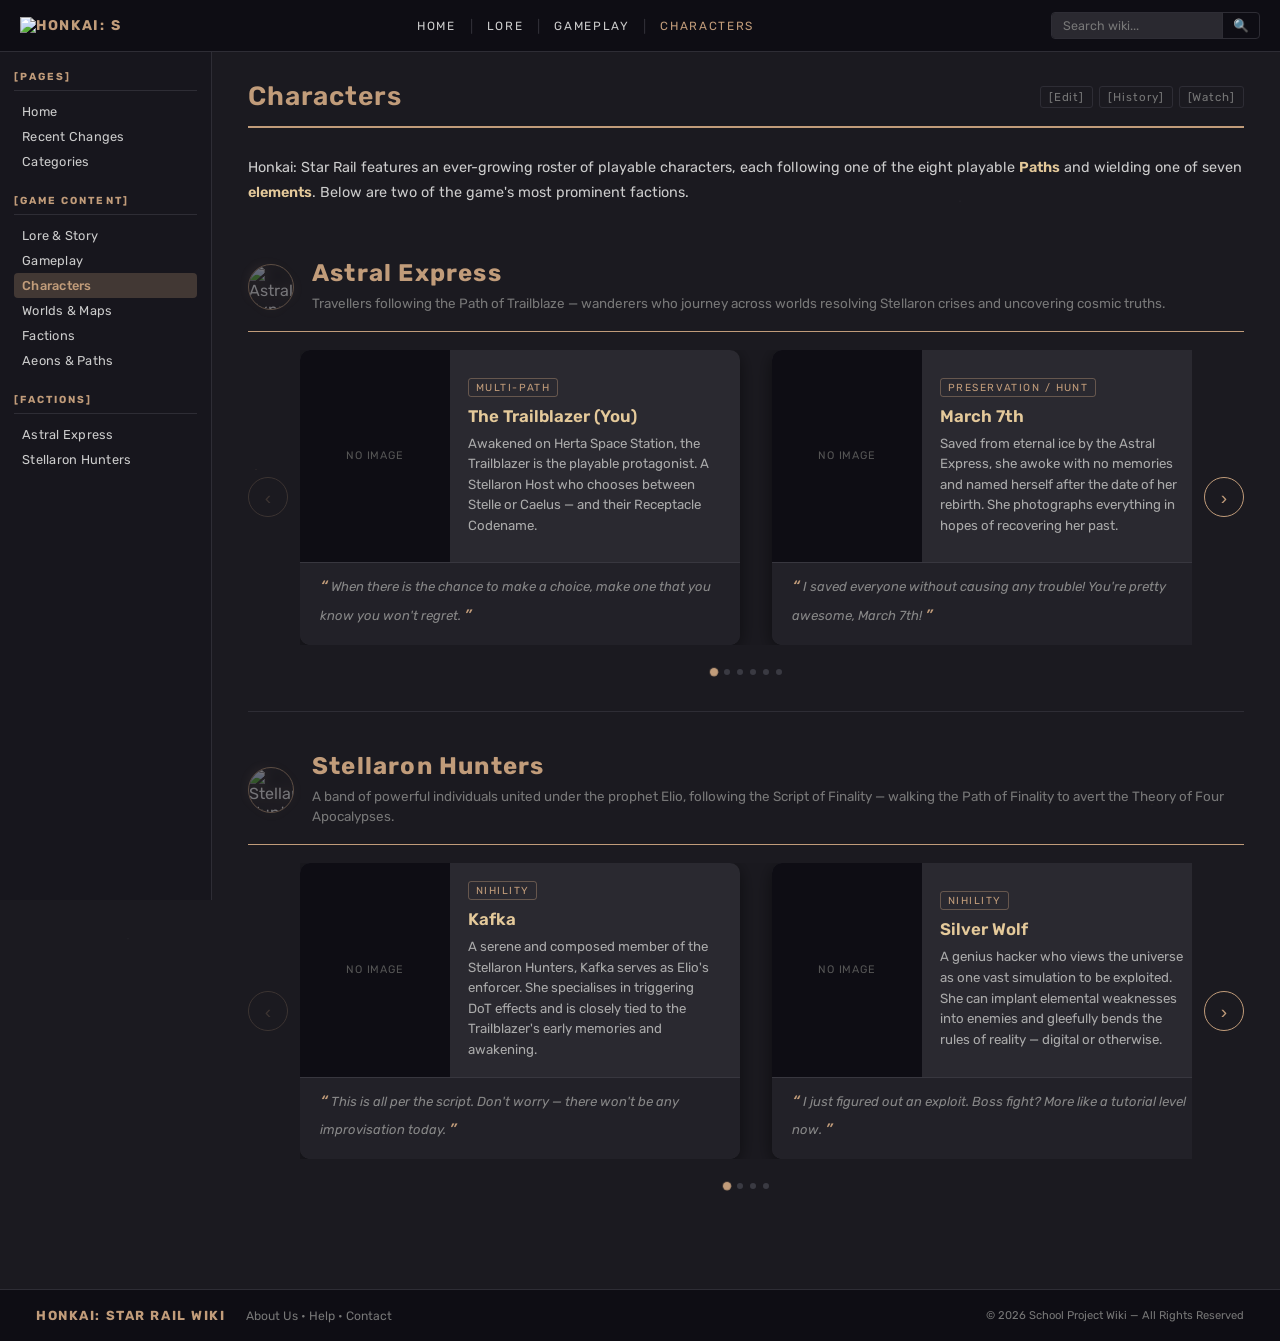
==== commit dcc22cd2: "Updated version of the HTML files" ====
--- a/characters.html
+++ b/characters.html
@@ -17,8 +17,8 @@
 
         <header class="wiki-topbar">
             <a href="index.html" class="wiki-brand">
-                <span class="wiki-brand-star">&#10022;</span>
-                HSR WIKI
+                <img src="https://static.wikia.nocookie.net/houkai-star-rail/images/2/29/Honkai_Star_Rail.png/revision/latest/scale-to-width-down/1000?cb=20230707214654"
+                    width="100px" alt="Honkai: Star Rail">
             </a>
             <nav class="wiki-nav">
                 <a href="index.html">Home</a>
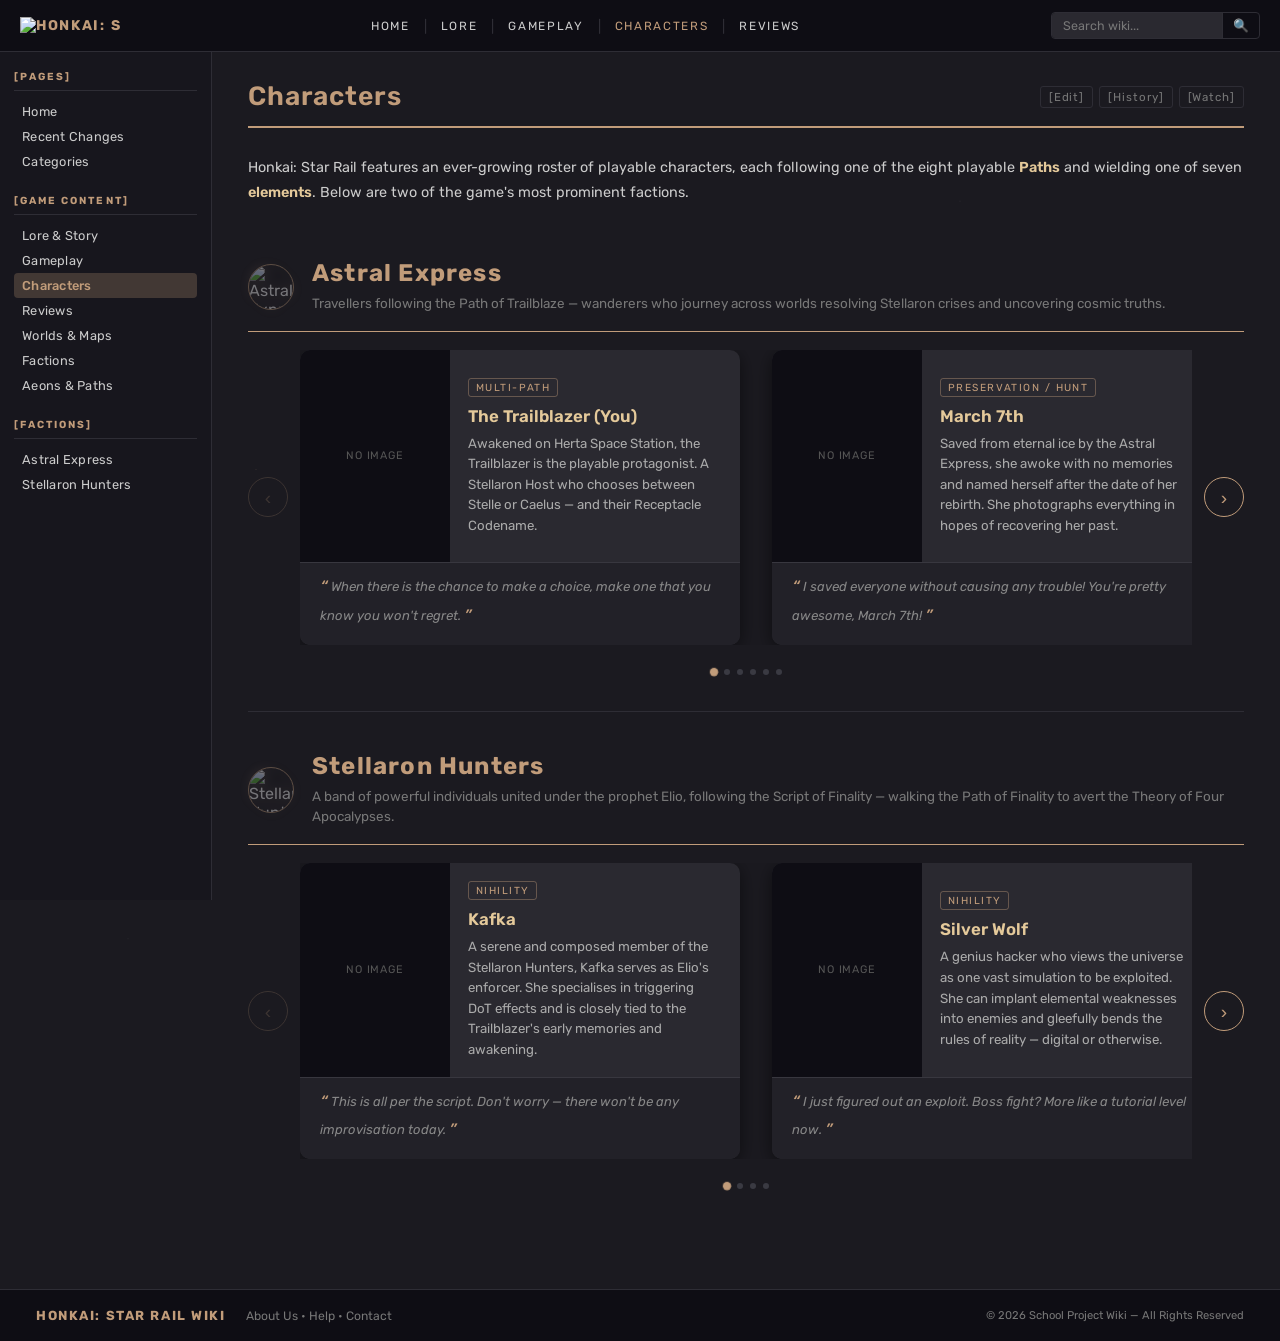
==== commit 34b10add: "Update version of the files (again)" ====
--- a/characters.html
+++ b/characters.html
@@ -28,6 +28,8 @@
                 <a href="gameplay.html">Gameplay</a>
                 <span class="wiki-nav-divider">|</span>
                 <a href="characters.html" class="active">Characters</a>
+                <span class="wiki-nav-divider">|</span>
+                <a href="reviews.html">Reviews</a>
             </nav>
             <div class="wiki-search">
                 <input type="text" placeholder="Search wiki...">
@@ -52,6 +54,7 @@
                         <li><a href="lore.html">Lore &amp; Story</a></li>
                         <li><a href="gameplay.html">Gameplay</a></li>
                         <li><a href="characters.html" class="active">Characters</a></li>
+                        <li><a href="reviews.html">Reviews</a></li>
                         <li><a href="#">Worlds &amp; Maps</a></li>
                         <li><a href="#">Factions</a></li>
                         <li><a href="#">Aeons &amp; Paths</a></li>
--- a/styles.css
+++ b/styles.css
@@ -393,7 +393,7 @@
 /* Quick Nav Buttons */
 .quick-nav {
     display: grid;
-    grid-template-columns: repeat(4, 1fr);
+    grid-template-columns: repeat(auto-fill, minmax(140px, 1fr));
     gap: 10px;
     margin-bottom: 24px;
 }
@@ -1185,6 +1185,165 @@
     color: var(--bg-deep);
 }
 
+/* ============================================
+   Reviews & Reception Page
+   ============================================ */
+
+/* Score Overview Banner */
+.score-overview {
+    display: grid;
+    grid-template-columns: repeat(3, 1fr);
+    background: var(--bg-card);
+    border: 1px solid var(--border);
+    border-radius: 10px;
+    overflow: hidden;
+    margin: 16px 0 0;
+    text-align: center;
+}
+
+.score-col {
+    padding: 24px 16px;
+}
+
+.score-divider {
+    border-right: 1px solid var(--border);
+}
+
+.score-big {
+    font-size: 2.6rem;
+    font-weight: 700;
+    color: var(--gold);
+    line-height: 1;
+    display: block;
+}
+
+.score-label {
+    font-size: 0.68rem;
+    letter-spacing: 0.14em;
+    text-transform: uppercase;
+    color: var(--text-lo);
+    margin-top: 6px;
+    display: block;
+}
+
+/* Review Grid */
+.review-grid {
+    display: grid;
+    grid-template-columns: repeat(auto-fill, minmax(220px, 1fr));
+    gap: 12px;
+    margin: 16px 0 0;
+}
+
+.review-card {
+    background: var(--bg-card);
+    border: 1px solid var(--border);
+    border-radius: 8px;
+    padding: 16px 18px;
+    transition: border-color 0.2s, transform 0.2s;
+}
+
+.review-card:hover {
+    border-color: var(--gold-dim);
+    transform: translateY(-2px);
+}
+
+.review-outlet {
+    font-size: 0.68rem;
+    letter-spacing: 0.16em;
+    text-transform: uppercase;
+    color: var(--text-lo);
+    margin-bottom: 8px;
+    font-weight: 600;
+}
+
+.review-score {
+    font-size: 1.8rem;
+    font-weight: 700;
+    color: var(--gold);
+    line-height: 1;
+    margin-bottom: 2px;
+}
+
+.review-score-denom {
+    font-size: 0.75rem;
+    color: var(--text-lo);
+    font-weight: 400;
+    margin-left: 3px;
+}
+
+.review-verdict {
+    font-size: 0.79rem;
+    color: var(--text-mid);
+    line-height: 1.56;
+    margin-top: 10px;
+    border-top: 1px solid var(--border);
+    padding-top: 10px;
+}
+
+/* Awards List */
+.award-list {
+    list-style: none;
+    padding: 0;
+    margin: 16px 0 0;
+}
+
+.award-list li {
+    display: flex;
+    align-items: flex-start;
+    gap: 12px;
+    padding: 11px 0;
+    border-bottom: 1px solid var(--border);
+    font-size: 0.84rem;
+    color: var(--text-mid);
+}
+
+.award-list li:last-child {
+    border-bottom: none;
+}
+
+.award-icon {
+    font-size: 1.1rem;
+    flex-shrink: 0;
+    margin-top: 1px;
+    color: var(--gold);
+}
+
+.award-content {
+    flex: 1;
+    display: flex;
+    align-items: center;
+    flex-wrap: wrap;
+    gap: 6px;
+}
+
+.award-event {
+    width: 100%;
+    font-size: 0.7rem;
+    color: var(--text-lo);
+    letter-spacing: 0.04em;
+    margin-top: 1px;
+}
+
+.award-tag {
+    font-size: 0.63rem;
+    letter-spacing: 0.1em;
+    text-transform: uppercase;
+    border-radius: 3px;
+    padding: 1px 6px;
+    white-space: nowrap;
+    flex-shrink: 0;
+}
+
+.award-won {
+    color: var(--gold);
+    border: 1px solid var(--gold-dim);
+}
+
+.award-nominated {
+    color: var(--text-lo);
+    border: 1px solid var(--border);
+}
+
 /* Responsive */
 @media (max-width: 800px) {
     .wiki-topbar {
